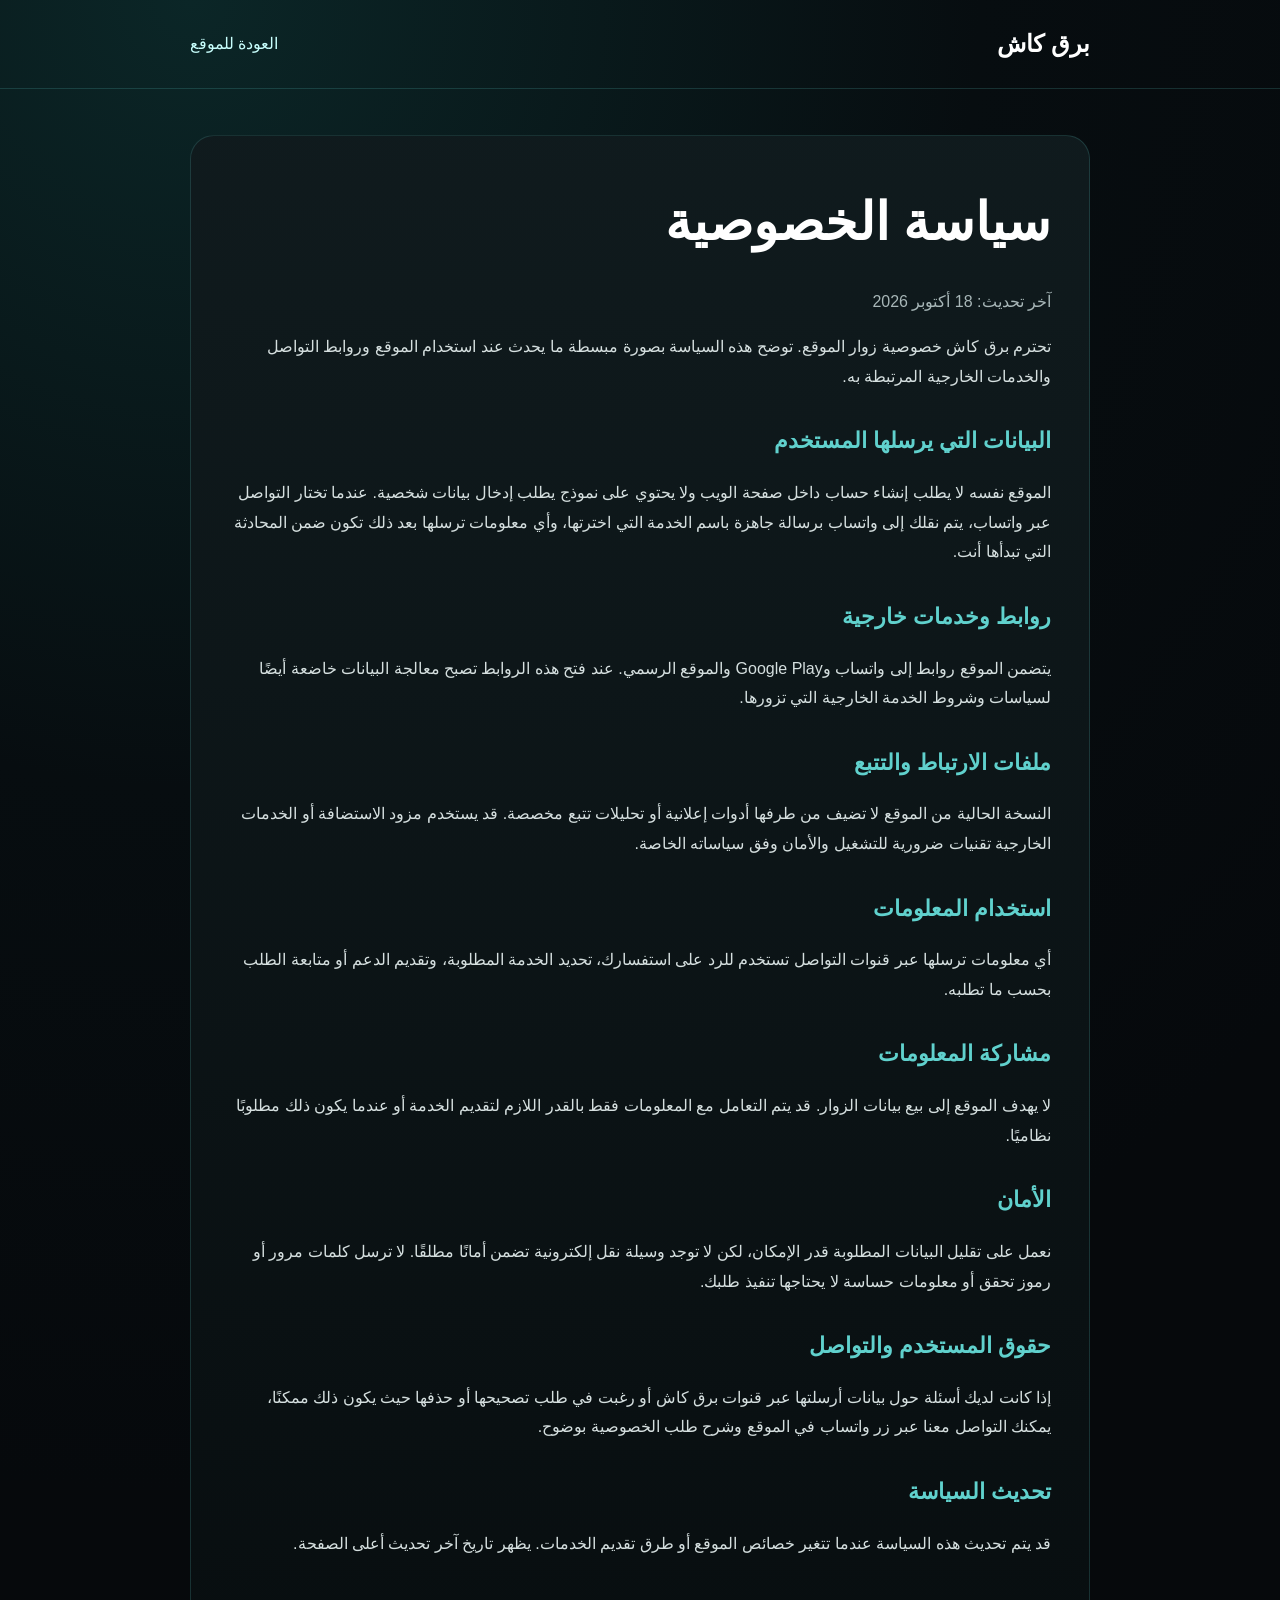
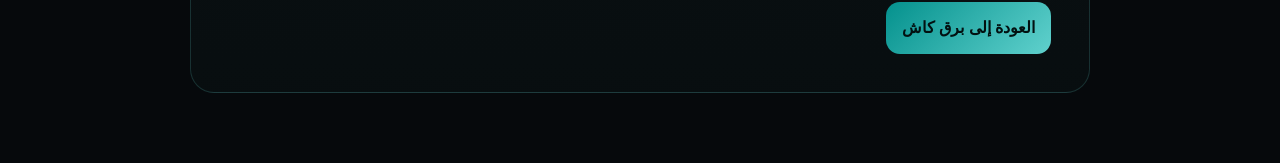
==== privacy.html @ b2a16fb8 "Add privacy policy page" ====
<!doctype html>
<html lang="ar" dir="rtl">
<head>
<meta charset="utf-8">
<meta name="viewport" content="width=device-width,initial-scale=1,viewport-fit=cover">
<title>سياسة الخصوصية | برق كاش</title>
<meta name="description" content="سياسة الخصوصية لموقع برق كاش.">
<style>
:root{--bg:#06090c;--panel:#0d1417;--text:#fff;--muted:#a8b7b8;--primary:#04918D;--card:#60D1CD}*{box-sizing:border-box}body{margin:0;background:radial-gradient(circle at 15% 0%,#0b2627 0,#070d10 38%,#06090c 72%);color:var(--text);font-family:Tahoma,Arial,sans-serif;line-height:1.85}.wrap{width:min(900px,92%);margin:auto}.top{padding:22px 0;border-bottom:1px solid rgba(96,209,205,.18)}.brand{display:flex;align-items:center;justify-content:space-between;gap:16px}.brand strong{font-size:24px}.brand a{color:#c8fffd;text-decoration:none}.content{padding:46px 0 70px}.card{background:linear-gradient(180deg,rgba(16,27,30,.98),rgba(8,14,16,.98));border:1px solid rgba(96,209,205,.18);border-radius:24px;padding:clamp(20px,4vw,38px)}h1{font-size:clamp(34px,7vw,52px);margin:0 0 8px}h2{color:var(--card);margin:30px 0 8px;font-size:22px}p,li{color:#d5dfdf}.muted{color:var(--muted)}a{color:#c8fffd}.back{display:inline-flex;margin-top:28px;padding:11px 16px;border-radius:14px;background:linear-gradient(135deg,var(--primary),var(--card));color:#021111;text-decoration:none;font-weight:900}ul{padding-right:22px}
</style>
</head>
<body>
<div class="top"><div class="wrap brand"><strong>برق كاش</strong><a href="index.html">العودة للموقع</a></div></div>
<main class="content"><div class="wrap"><article class="card"><h1>سياسة الخصوصية</h1><p class="muted">آخر تحديث: 18 أكتوبر 2026</p>
<p>تحترم برق كاش خصوصية زوار الموقع. توضح هذه السياسة بصورة مبسطة ما يحدث عند استخدام الموقع وروابط التواصل والخدمات الخارجية المرتبطة به.</p>
<h2>البيانات التي يرسلها المستخدم</h2><p>الموقع نفسه لا يطلب إنشاء حساب داخل صفحة الويب ولا يحتوي على نموذج يطلب إدخال بيانات شخصية. عندما تختار التواصل عبر واتساب، يتم نقلك إلى واتساب برسالة جاهزة باسم الخدمة التي اخترتها، وأي معلومات ترسلها بعد ذلك تكون ضمن المحادثة التي تبدأها أنت.</p>
<h2>روابط وخدمات خارجية</h2><p>يتضمن الموقع روابط إلى واتساب وGoogle Play والموقع الرسمي. عند فتح هذه الروابط تصبح معالجة البيانات خاضعة أيضًا لسياسات وشروط الخدمة الخارجية التي تزورها.</p>
<h2>ملفات الارتباط والتتبع</h2><p>النسخة الحالية من الموقع لا تضيف من طرفها أدوات إعلانية أو تحليلات تتبع مخصصة. قد يستخدم مزود الاستضافة أو الخدمات الخارجية تقنيات ضرورية للتشغيل والأمان وفق سياساته الخاصة.</p>
<h2>استخدام المعلومات</h2><p>أي معلومات ترسلها عبر قنوات التواصل تستخدم للرد على استفسارك، تحديد الخدمة المطلوبة، وتقديم الدعم أو متابعة الطلب بحسب ما تطلبه.</p>
<h2>مشاركة المعلومات</h2><p>لا يهدف الموقع إلى بيع بيانات الزوار. قد يتم التعامل مع المعلومات فقط بالقدر اللازم لتقديم الخدمة أو عندما يكون ذلك مطلوبًا نظاميًا.</p>
<h2>الأمان</h2><p>نعمل على تقليل البيانات المطلوبة قدر الإمكان، لكن لا توجد وسيلة نقل إلكترونية تضمن أمانًا مطلقًا. لا ترسل كلمات مرور أو رموز تحقق أو معلومات حساسة لا يحتاجها تنفيذ طلبك.</p>
<h2>حقوق المستخدم والتواصل</h2><p>إذا كانت لديك أسئلة حول بيانات أرسلتها عبر قنوات برق كاش أو رغبت في طلب تصحيحها أو حذفها حيث يكون ذلك ممكنًا، يمكنك التواصل معنا عبر زر واتساب في الموقع وشرح طلب الخصوصية بوضوح.</p>
<h2>تحديث السياسة</h2><p>قد يتم تحديث هذه السياسة عندما تتغير خصائص الموقع أو طرق تقديم الخدمات. يظهر تاريخ آخر تحديث أعلى الصفحة.</p>
<a class="back" href="index.html">العودة إلى برق كاش</a></article></div></main>
</body>
</html>
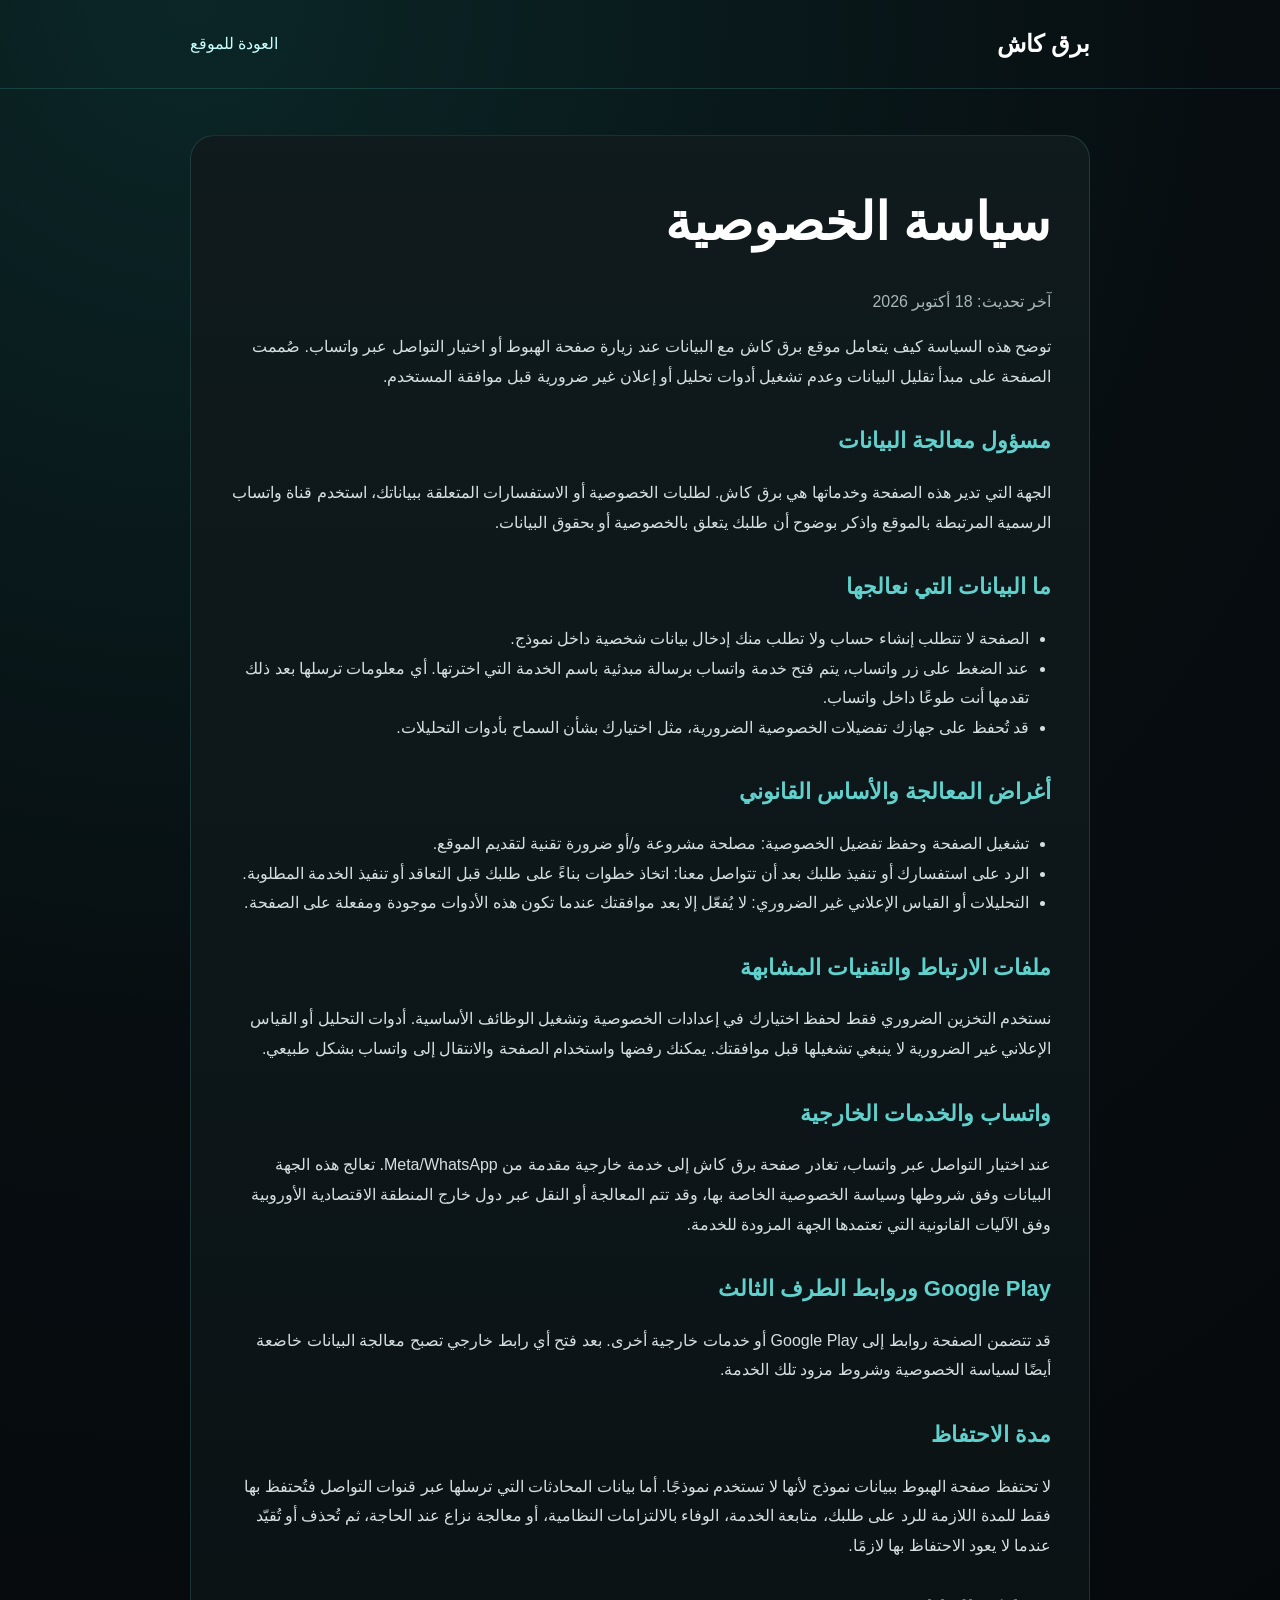
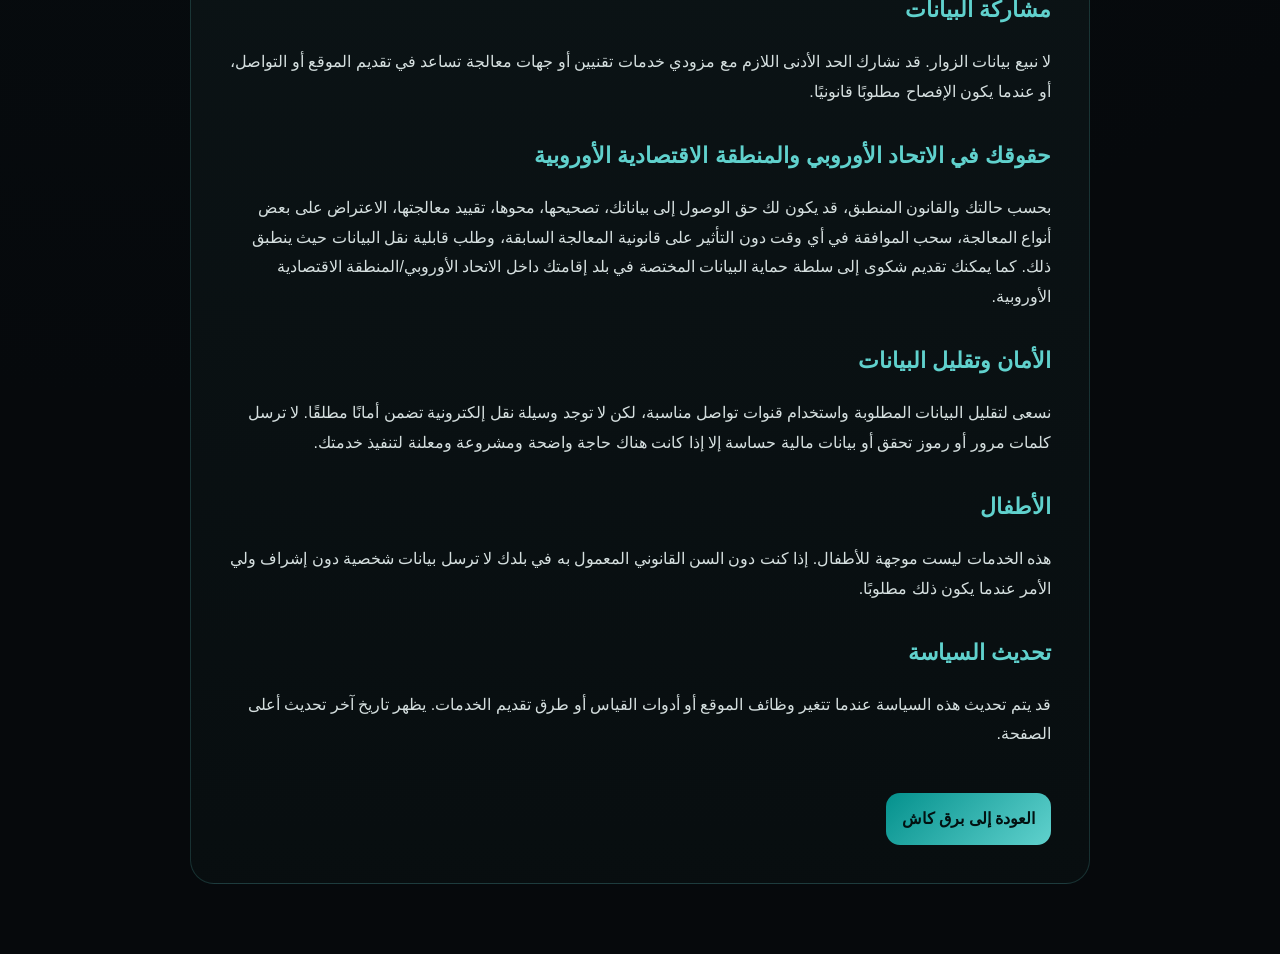
==== commit f0267cbc: "Expand EU privacy disclosures and user rights" ====
--- a/privacy.html
+++ b/privacy.html
@@ -12,15 +12,19 @@
 <body>
 <div class="top"><div class="wrap brand"><strong>برق كاش</strong><a href="index.html">العودة للموقع</a></div></div>
 <main class="content"><div class="wrap"><article class="card"><h1>سياسة الخصوصية</h1><p class="muted">آخر تحديث: 18 أكتوبر 2026</p>
-<p>تحترم برق كاش خصوصية زوار الموقع. توضح هذه السياسة بصورة مبسطة ما يحدث عند استخدام الموقع وروابط التواصل والخدمات الخارجية المرتبطة به.</p>
-<h2>البيانات التي يرسلها المستخدم</h2><p>الموقع نفسه لا يطلب إنشاء حساب داخل صفحة الويب ولا يحتوي على نموذج يطلب إدخال بيانات شخصية. عندما تختار التواصل عبر واتساب، يتم نقلك إلى واتساب برسالة جاهزة باسم الخدمة التي اخترتها، وأي معلومات ترسلها بعد ذلك تكون ضمن المحادثة التي تبدأها أنت.</p>
-<h2>روابط وخدمات خارجية</h2><p>يتضمن الموقع روابط إلى واتساب وGoogle Play والموقع الرسمي. عند فتح هذه الروابط تصبح معالجة البيانات خاضعة أيضًا لسياسات وشروط الخدمة الخارجية التي تزورها.</p>
-<h2>ملفات الارتباط والتتبع</h2><p>النسخة الحالية من الموقع لا تضيف من طرفها أدوات إعلانية أو تحليلات تتبع مخصصة. قد يستخدم مزود الاستضافة أو الخدمات الخارجية تقنيات ضرورية للتشغيل والأمان وفق سياساته الخاصة.</p>
-<h2>استخدام المعلومات</h2><p>أي معلومات ترسلها عبر قنوات التواصل تستخدم للرد على استفسارك، تحديد الخدمة المطلوبة، وتقديم الدعم أو متابعة الطلب بحسب ما تطلبه.</p>
-<h2>مشاركة المعلومات</h2><p>لا يهدف الموقع إلى بيع بيانات الزوار. قد يتم التعامل مع المعلومات فقط بالقدر اللازم لتقديم الخدمة أو عندما يكون ذلك مطلوبًا نظاميًا.</p>
-<h2>الأمان</h2><p>نعمل على تقليل البيانات المطلوبة قدر الإمكان، لكن لا توجد وسيلة نقل إلكترونية تضمن أمانًا مطلقًا. لا ترسل كلمات مرور أو رموز تحقق أو معلومات حساسة لا يحتاجها تنفيذ طلبك.</p>
-<h2>حقوق المستخدم والتواصل</h2><p>إذا كانت لديك أسئلة حول بيانات أرسلتها عبر قنوات برق كاش أو رغبت في طلب تصحيحها أو حذفها حيث يكون ذلك ممكنًا، يمكنك التواصل معنا عبر زر واتساب في الموقع وشرح طلب الخصوصية بوضوح.</p>
-<h2>تحديث السياسة</h2><p>قد يتم تحديث هذه السياسة عندما تتغير خصائص الموقع أو طرق تقديم الخدمات. يظهر تاريخ آخر تحديث أعلى الصفحة.</p>
+<p>توضح هذه السياسة كيف يتعامل موقع برق كاش مع البيانات عند زيارة صفحة الهبوط أو اختيار التواصل عبر واتساب. صُممت الصفحة على مبدأ تقليل البيانات وعدم تشغيل أدوات تحليل أو إعلان غير ضرورية قبل موافقة المستخدم.</p>
+<h2>مسؤول معالجة البيانات</h2><p>الجهة التي تدير هذه الصفحة وخدماتها هي برق كاش. لطلبات الخصوصية أو الاستفسارات المتعلقة ببياناتك، استخدم قناة واتساب الرسمية المرتبطة بالموقع واذكر بوضوح أن طلبك يتعلق بالخصوصية أو بحقوق البيانات.</p>
+<h2>ما البيانات التي نعالجها</h2><ul><li>الصفحة لا تتطلب إنشاء حساب ولا تطلب منك إدخال بيانات شخصية داخل نموذج.</li><li>عند الضغط على زر واتساب، يتم فتح خدمة واتساب برسالة مبدئية باسم الخدمة التي اخترتها. أي معلومات ترسلها بعد ذلك تقدمها أنت طوعًا داخل واتساب.</li><li>قد تُحفظ على جهازك تفضيلات الخصوصية الضرورية، مثل اختيارك بشأن السماح بأدوات التحليلات.</li></ul>
+<h2>أغراض المعالجة والأساس القانوني</h2><ul><li>تشغيل الصفحة وحفظ تفضيل الخصوصية: مصلحة مشروعة و/أو ضرورة تقنية لتقديم الموقع.</li><li>الرد على استفسارك أو تنفيذ طلبك بعد أن تتواصل معنا: اتخاذ خطوات بناءً على طلبك قبل التعاقد أو تنفيذ الخدمة المطلوبة.</li><li>التحليلات أو القياس الإعلاني غير الضروري: لا يُفعّل إلا بعد موافقتك عندما تكون هذه الأدوات موجودة ومفعلة على الصفحة.</li></ul>
+<h2>ملفات الارتباط والتقنيات المشابهة</h2><p>نستخدم التخزين الضروري فقط لحفظ اختيارك في إعدادات الخصوصية وتشغيل الوظائف الأساسية. أدوات التحليل أو القياس الإعلاني غير الضرورية لا ينبغي تشغيلها قبل موافقتك. يمكنك رفضها واستخدام الصفحة والانتقال إلى واتساب بشكل طبيعي.</p>
+<h2>واتساب والخدمات الخارجية</h2><p>عند اختيار التواصل عبر واتساب، تغادر صفحة برق كاش إلى خدمة خارجية مقدمة من Meta/WhatsApp. تعالج هذه الجهة البيانات وفق شروطها وسياسة الخصوصية الخاصة بها، وقد تتم المعالجة أو النقل عبر دول خارج المنطقة الاقتصادية الأوروبية وفق الآليات القانونية التي تعتمدها الجهة المزودة للخدمة.</p>
+<h2>Google Play وروابط الطرف الثالث</h2><p>قد تتضمن الصفحة روابط إلى Google Play أو خدمات خارجية أخرى. بعد فتح أي رابط خارجي تصبح معالجة البيانات خاضعة أيضًا لسياسة الخصوصية وشروط مزود تلك الخدمة.</p>
+<h2>مدة الاحتفاظ</h2><p>لا تحتفظ صفحة الهبوط ببيانات نموذج لأنها لا تستخدم نموذجًا. أما بيانات المحادثات التي ترسلها عبر قنوات التواصل فتُحتفظ بها فقط للمدة اللازمة للرد على طلبك، متابعة الخدمة، الوفاء بالالتزامات النظامية، أو معالجة نزاع عند الحاجة، ثم تُحذف أو تُقيّد عندما لا يعود الاحتفاظ بها لازمًا.</p>
+<h2>مشاركة البيانات</h2><p>لا نبيع بيانات الزوار. قد نشارك الحد الأدنى اللازم مع مزودي خدمات تقنيين أو جهات معالجة تساعد في تقديم الموقع أو التواصل، أو عندما يكون الإفصاح مطلوبًا قانونيًا.</p>
+<h2>حقوقك في الاتحاد الأوروبي والمنطقة الاقتصادية الأوروبية</h2><p>بحسب حالتك والقانون المنطبق، قد يكون لك حق الوصول إلى بياناتك، تصحيحها، محوها، تقييد معالجتها، الاعتراض على بعض أنواع المعالجة، سحب الموافقة في أي وقت دون التأثير على قانونية المعالجة السابقة، وطلب قابلية نقل البيانات حيث ينطبق ذلك. كما يمكنك تقديم شكوى إلى سلطة حماية البيانات المختصة في بلد إقامتك داخل الاتحاد الأوروبي/المنطقة الاقتصادية الأوروبية.</p>
+<h2>الأمان وتقليل البيانات</h2><p>نسعى لتقليل البيانات المطلوبة واستخدام قنوات تواصل مناسبة، لكن لا توجد وسيلة نقل إلكترونية تضمن أمانًا مطلقًا. لا ترسل كلمات مرور أو رموز تحقق أو بيانات مالية حساسة إلا إذا كانت هناك حاجة واضحة ومشروعة ومعلنة لتنفيذ خدمتك.</p>
+<h2>الأطفال</h2><p>هذه الخدمات ليست موجهة للأطفال. إذا كنت دون السن القانوني المعمول به في بلدك لا ترسل بيانات شخصية دون إشراف ولي الأمر عندما يكون ذلك مطلوبًا.</p>
+<h2>تحديث السياسة</h2><p>قد يتم تحديث هذه السياسة عندما تتغير وظائف الموقع أو أدوات القياس أو طرق تقديم الخدمات. يظهر تاريخ آخر تحديث أعلى الصفحة.</p>
 <a class="back" href="index.html">العودة إلى برق كاش</a></article></div></main>
 </body>
 </html>
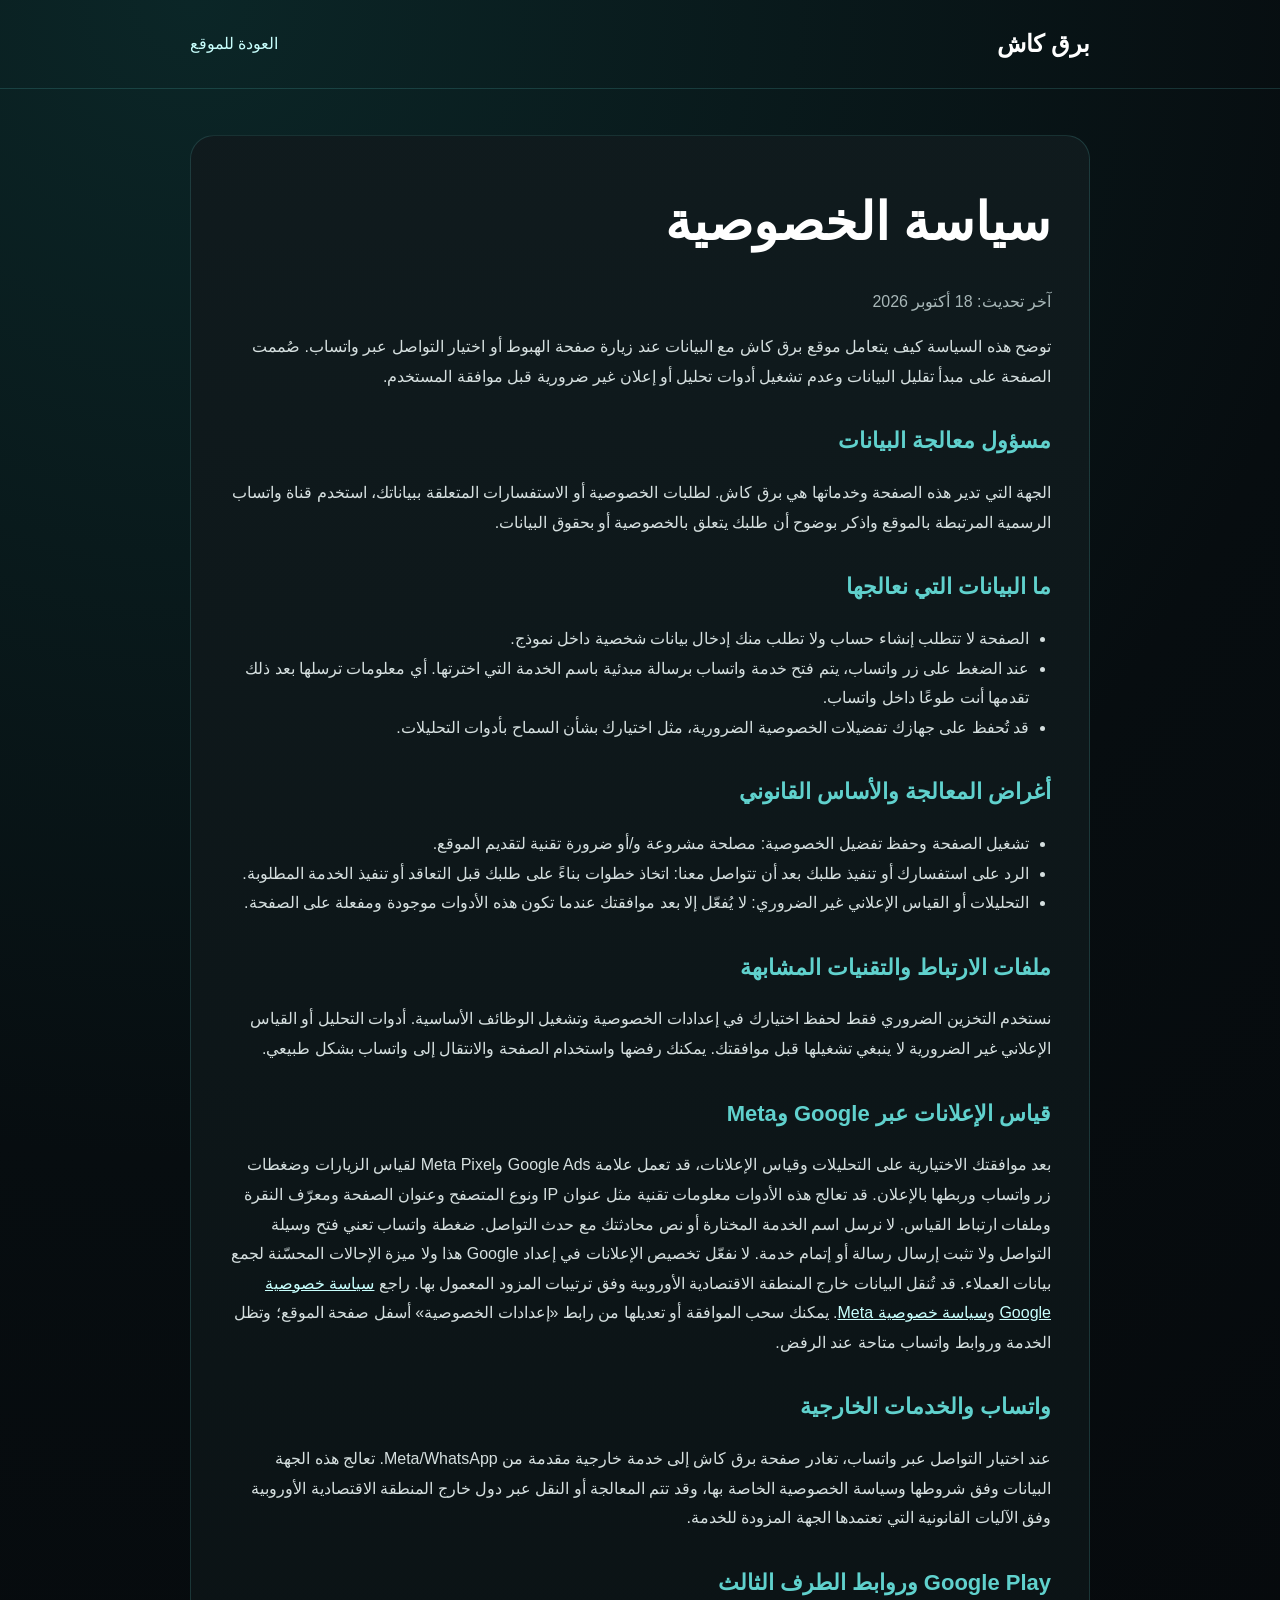
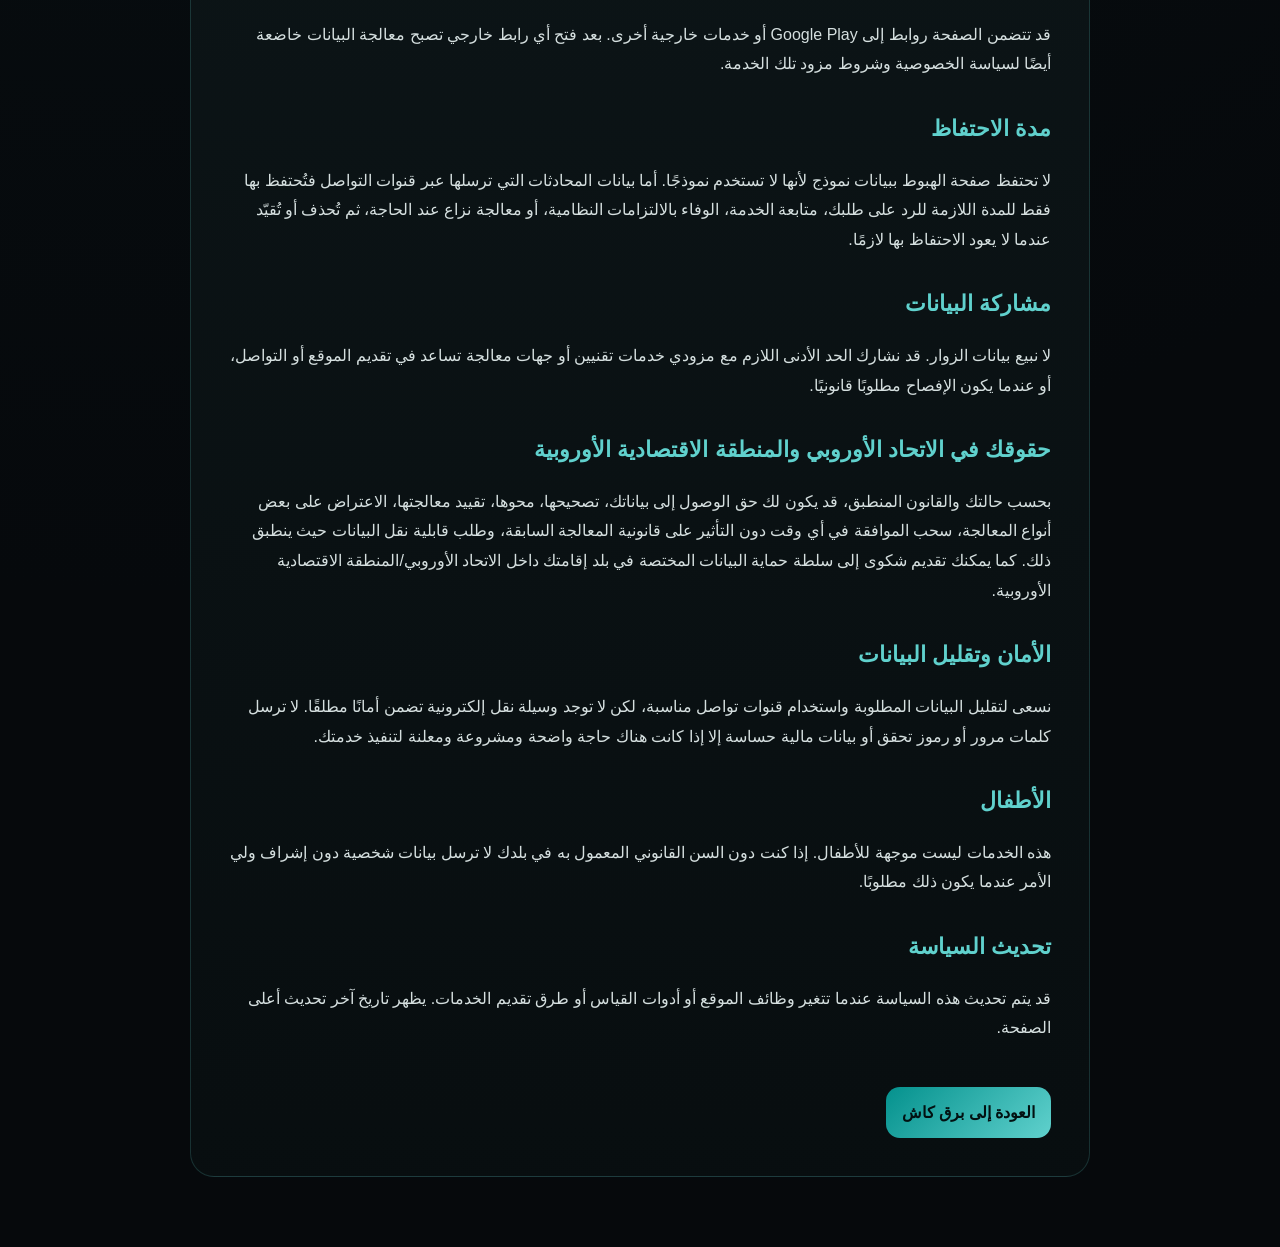
==== commit 2196ab17: "Explain Google and Meta measurement and consent withdrawal" ====
--- a/privacy.html
+++ b/privacy.html
@@ -17,6 +17,7 @@
 <h2>ما البيانات التي نعالجها</h2><ul><li>الصفحة لا تتطلب إنشاء حساب ولا تطلب منك إدخال بيانات شخصية داخل نموذج.</li><li>عند الضغط على زر واتساب، يتم فتح خدمة واتساب برسالة مبدئية باسم الخدمة التي اخترتها. أي معلومات ترسلها بعد ذلك تقدمها أنت طوعًا داخل واتساب.</li><li>قد تُحفظ على جهازك تفضيلات الخصوصية الضرورية، مثل اختيارك بشأن السماح بأدوات التحليلات.</li></ul>
 <h2>أغراض المعالجة والأساس القانوني</h2><ul><li>تشغيل الصفحة وحفظ تفضيل الخصوصية: مصلحة مشروعة و/أو ضرورة تقنية لتقديم الموقع.</li><li>الرد على استفسارك أو تنفيذ طلبك بعد أن تتواصل معنا: اتخاذ خطوات بناءً على طلبك قبل التعاقد أو تنفيذ الخدمة المطلوبة.</li><li>التحليلات أو القياس الإعلاني غير الضروري: لا يُفعّل إلا بعد موافقتك عندما تكون هذه الأدوات موجودة ومفعلة على الصفحة.</li></ul>
 <h2>ملفات الارتباط والتقنيات المشابهة</h2><p>نستخدم التخزين الضروري فقط لحفظ اختيارك في إعدادات الخصوصية وتشغيل الوظائف الأساسية. أدوات التحليل أو القياس الإعلاني غير الضرورية لا ينبغي تشغيلها قبل موافقتك. يمكنك رفضها واستخدام الصفحة والانتقال إلى واتساب بشكل طبيعي.</p>
+<h2>قياس الإعلانات عبر Google وMeta</h2><p>بعد موافقتك الاختيارية على التحليلات وقياس الإعلانات، قد تعمل علامة Google Ads وMeta Pixel لقياس الزيارات وضغطات زر واتساب وربطها بالإعلان. قد تعالج هذه الأدوات معلومات تقنية مثل عنوان IP ونوع المتصفح وعنوان الصفحة ومعرّف النقرة وملفات ارتباط القياس. لا نرسل اسم الخدمة المختارة أو نص محادثتك مع حدث التواصل. ضغطة واتساب تعني فتح وسيلة التواصل ولا تثبت إرسال رسالة أو إتمام خدمة. لا نفعّل تخصيص الإعلانات في إعداد Google هذا ولا ميزة الإحالات المحسّنة لجمع بيانات العملاء. قد تُنقل البيانات خارج المنطقة الاقتصادية الأوروبية وفق ترتيبات المزود المعمول بها. راجع <a href="https://policies.google.com/privacy" target="_blank" rel="noopener">سياسة خصوصية Google</a> و<a href="https://www.facebook.com/privacy/policy/" target="_blank" rel="noopener">سياسة خصوصية Meta</a>. يمكنك سحب الموافقة أو تعديلها من رابط «إعدادات الخصوصية» أسفل صفحة الموقع؛ وتظل الخدمة وروابط واتساب متاحة عند الرفض.</p>
 <h2>واتساب والخدمات الخارجية</h2><p>عند اختيار التواصل عبر واتساب، تغادر صفحة برق كاش إلى خدمة خارجية مقدمة من Meta/WhatsApp. تعالج هذه الجهة البيانات وفق شروطها وسياسة الخصوصية الخاصة بها، وقد تتم المعالجة أو النقل عبر دول خارج المنطقة الاقتصادية الأوروبية وفق الآليات القانونية التي تعتمدها الجهة المزودة للخدمة.</p>
 <h2>Google Play وروابط الطرف الثالث</h2><p>قد تتضمن الصفحة روابط إلى Google Play أو خدمات خارجية أخرى. بعد فتح أي رابط خارجي تصبح معالجة البيانات خاضعة أيضًا لسياسة الخصوصية وشروط مزود تلك الخدمة.</p>
 <h2>مدة الاحتفاظ</h2><p>لا تحتفظ صفحة الهبوط ببيانات نموذج لأنها لا تستخدم نموذجًا. أما بيانات المحادثات التي ترسلها عبر قنوات التواصل فتُحتفظ بها فقط للمدة اللازمة للرد على طلبك، متابعة الخدمة، الوفاء بالالتزامات النظامية، أو معالجة نزاع عند الحاجة، ثم تُحذف أو تُقيّد عندما لا يعود الاحتفاظ بها لازمًا.</p>
